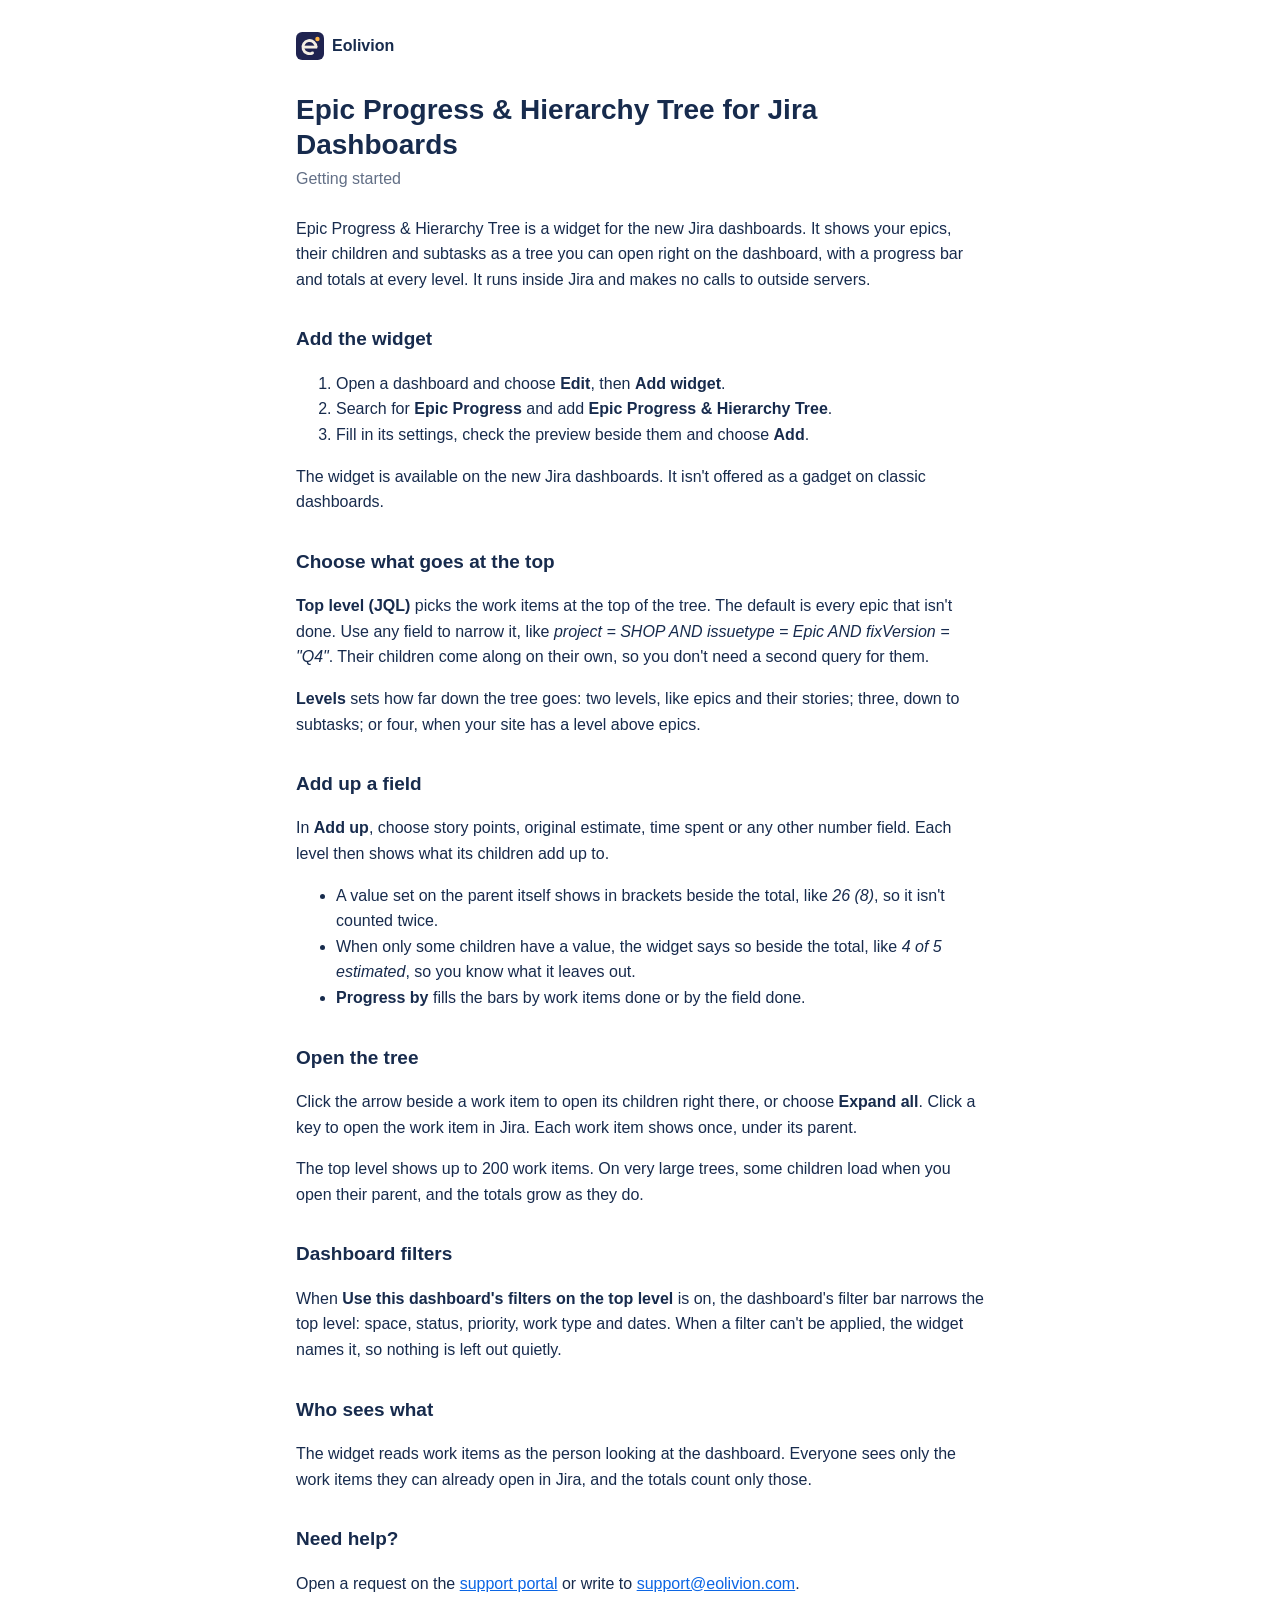
==== epic-progress/index.html @ 0f7d289b "Epic Progress & Hierarchy Tree: guia, privacidade, termos e segurança" ====
<!doctype html>
<html lang="en">
<head>
<meta charset="utf-8">
<meta name="viewport" content="width=device-width, initial-scale=1">
<title>Epic Progress &amp; Hierarchy Tree for Jira Dashboards · Getting started</title>
<link rel="icon" href="../eolivion-logo.svg" type="image/svg+xml">
<link rel="stylesheet" href="../style.css">
</head>
<body>
<main>
<p class="brand"><a href="../"><img src="../eolivion-logo.svg" alt="" width="28" height="28"> Eolivion</a></p>

<h1>Epic Progress &amp; Hierarchy Tree for Jira Dashboards</h1>
<p class="meta">Getting started</p>

<p>Epic Progress &amp; Hierarchy Tree is a widget for the new Jira dashboards. It shows your epics, their children and subtasks as a tree you can open right on the dashboard, with a progress bar and totals at every level. It runs inside Jira and makes no calls to outside servers.</p>

<h2>Add the widget</h2>
<ol>
<li>Open a dashboard and choose <strong>Edit</strong>, then <strong>Add widget</strong>.</li>
<li>Search for <strong>Epic Progress</strong> and add <strong>Epic Progress &amp; Hierarchy Tree</strong>.</li>
<li>Fill in its settings, check the preview beside them and choose <strong>Add</strong>.</li>
</ol>
<p>The widget is available on the new Jira dashboards. It isn't offered as a gadget on classic dashboards.</p>

<h2>Choose what goes at the top</h2>
<p><strong>Top level (JQL)</strong> picks the work items at the top of the tree. The default is every epic that isn't done. Use any field to narrow it, like <em>project = SHOP AND issuetype = Epic AND fixVersion = "Q4"</em>. Their children come along on their own, so you don't need a second query for them.</p>
<p><strong>Levels</strong> sets how far down the tree goes: two levels, like epics and their stories; three, down to subtasks; or four, when your site has a level above epics.</p>

<h2>Add up a field</h2>
<p>In <strong>Add up</strong>, choose story points, original estimate, time spent or any other number field. Each level then shows what its children add up to.</p>
<ul>
<li>A value set on the parent itself shows in brackets beside the total, like <em>26 (8)</em>, so it isn't counted twice.</li>
<li>When only some children have a value, the widget says so beside the total, like <em>4 of 5 estimated</em>, so you know what it leaves out.</li>
<li><strong>Progress by</strong> fills the bars by work items done or by the field done.</li>
</ul>

<h2>Open the tree</h2>
<p>Click the arrow beside a work item to open its children right there, or choose <strong>Expand all</strong>. Click a key to open the work item in Jira. Each work item shows once, under its parent.</p>
<p>The top level shows up to 200 work items. On very large trees, some children load when you open their parent, and the totals grow as they do.</p>

<h2>Dashboard filters</h2>
<p>When <strong>Use this dashboard's filters on the top level</strong> is on, the dashboard's filter bar narrows the top level: space, status, priority, work type and dates. When a filter can't be applied, the widget names it, so nothing is left out quietly.</p>

<h2>Who sees what</h2>
<p>The widget reads work items as the person looking at the dashboard. Everyone sees only the work items they can already open in Jira, and the totals count only those.</p>

<h2>Need help?</h2>
<p>Open a request on the <a href="https://eolivion.atlassian.net/servicedesk/customer/portal/1">support portal</a> or write to <a href="mailto:support@eolivion.com">support@eolivion.com</a>.</p>
</main>
</body>
</html>
---- style.css ----
:root { --bg: #ffffff; --fg: #172b4d; --muted: #626f86; --line: #dcdfe4; --link: #0c66e4; }
@media (prefers-color-scheme: dark) {
  :root { --bg: #1d2125; --fg: #dee4ea; --muted: #9fadbc; --line: #384148; --link: #579dff; }
}
* { box-sizing: border-box; }
body { margin: 0; background: var(--bg); color: var(--fg);
  font: 16px/1.6 -apple-system, BlinkMacSystemFont, "Segoe UI", Roboto, sans-serif; }
main { max-width: 720px; margin: 0 auto; padding: 32px 16px 64px; }
a { color: var(--link); }
.brand { display: flex; align-items: center; gap: 8px; font-weight: 600; margin: 0 0 32px; }
.brand a { display: flex; align-items: center; gap: 8px; color: var(--fg); text-decoration: none; }
h1 { font-size: 28px; line-height: 1.25; margin: 0 0 4px; }
h2 { font-size: 19px; margin: 32px 0 8px; }
.meta { color: var(--muted); margin: 0 0 24px; }
.table { overflow-x: auto; }
table { border-collapse: collapse; width: 100%; font-size: 15px; }
th, td { text-align: left; vertical-align: top; padding: 8px; border-bottom: 1px solid var(--line); }
.links { padding-left: 20px; }
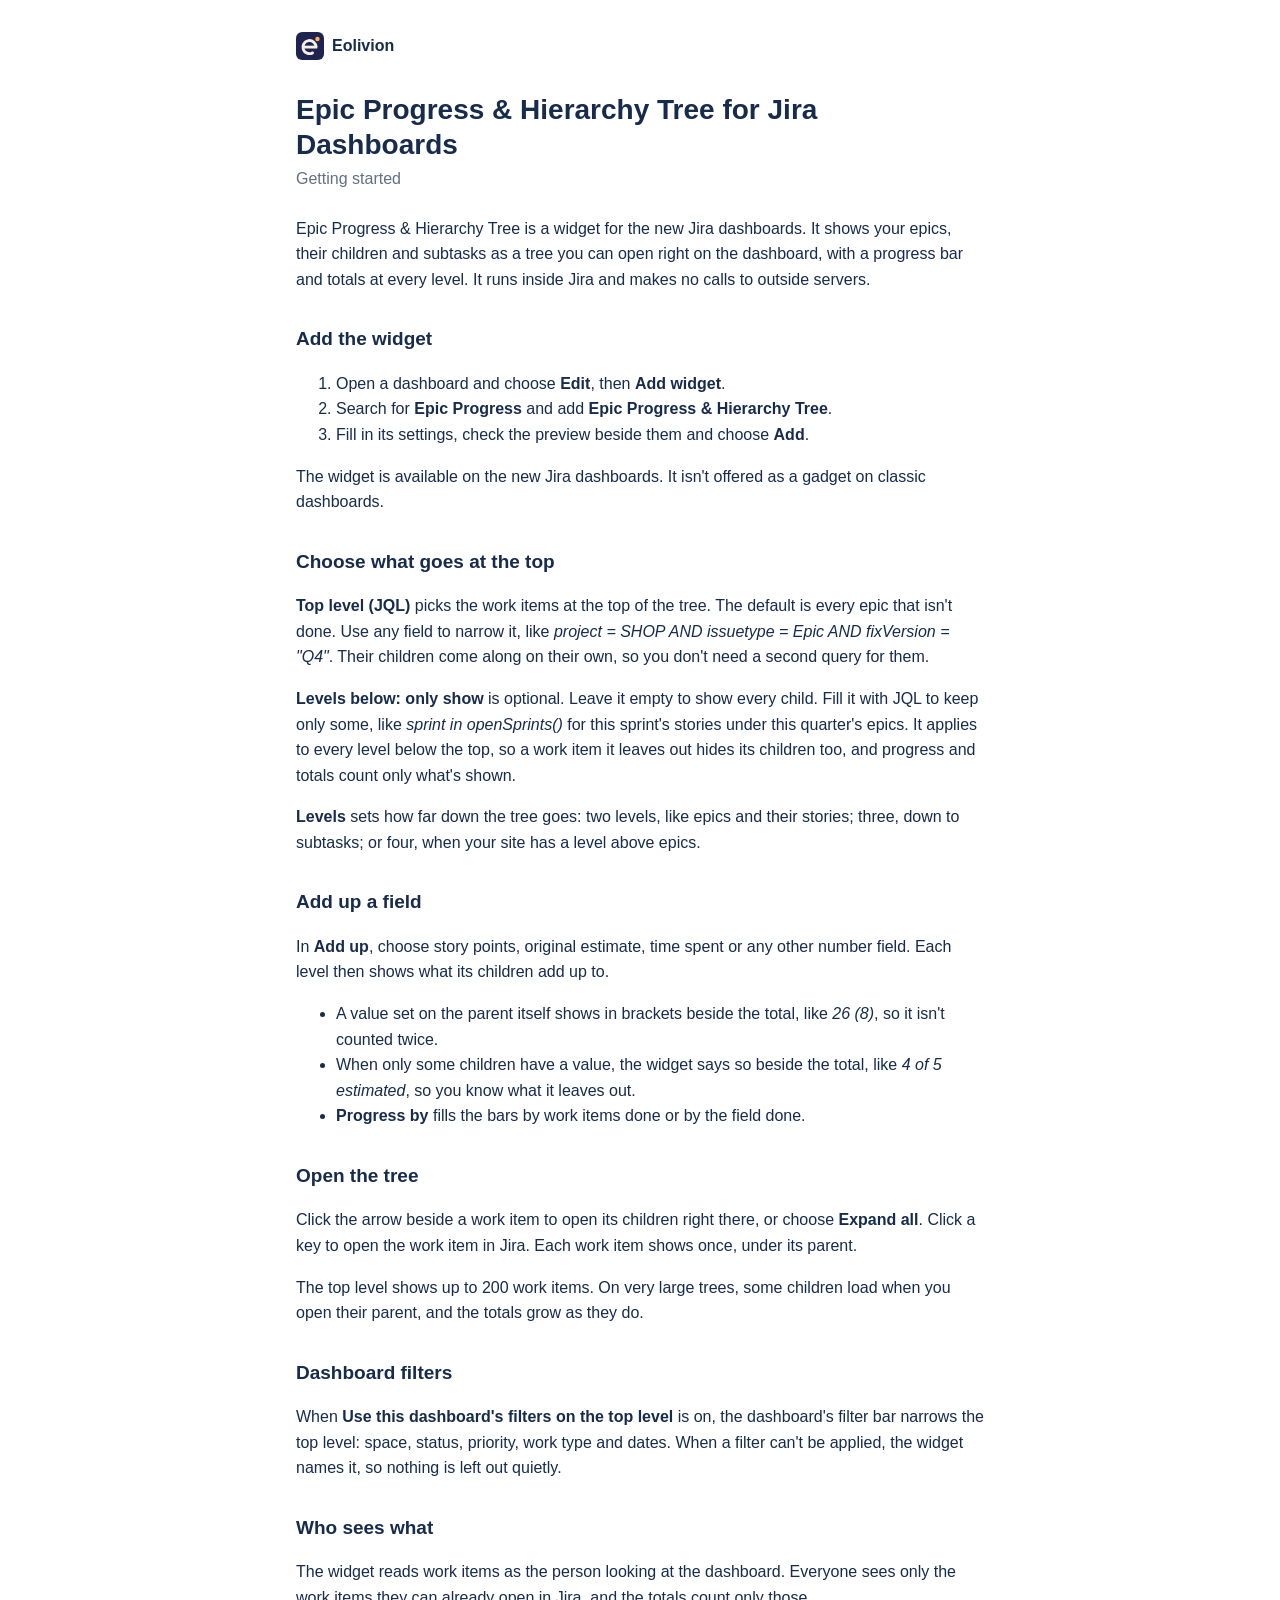
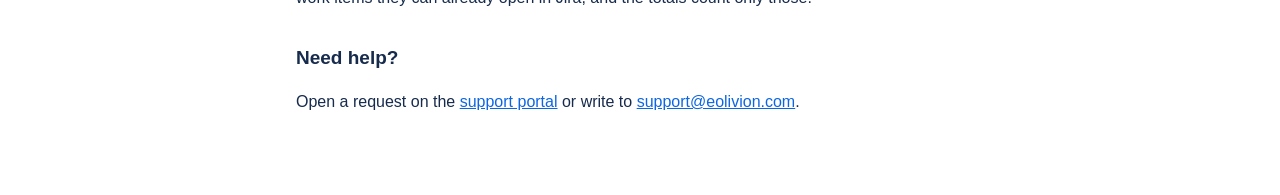
==== commit 290bbf10: "Velocity Chart & Sprint Report: guia, privacidade, termos e segurança; filtro novo no guia da hierar" ====
--- a/epic-progress/index.html
+++ b/epic-progress/index.html
@@ -26,6 +26,7 @@
 
 <h2>Choose what goes at the top</h2>
 <p><strong>Top level (JQL)</strong> picks the work items at the top of the tree. The default is every epic that isn't done. Use any field to narrow it, like <em>project = SHOP AND issuetype = Epic AND fixVersion = "Q4"</em>. Their children come along on their own, so you don't need a second query for them.</p>
+<p><strong>Levels below: only show</strong> is optional. Leave it empty to show every child. Fill it with JQL to keep only some, like <em>sprint in openSprints()</em> for this sprint's stories under this quarter's epics. It applies to every level below the top, so a work item it leaves out hides its children too, and progress and totals count only what's shown.</p>
 <p><strong>Levels</strong> sets how far down the tree goes: two levels, like epics and their stories; three, down to subtasks; or four, when your site has a level above epics.</p>
 
 <h2>Add up a field</h2>
